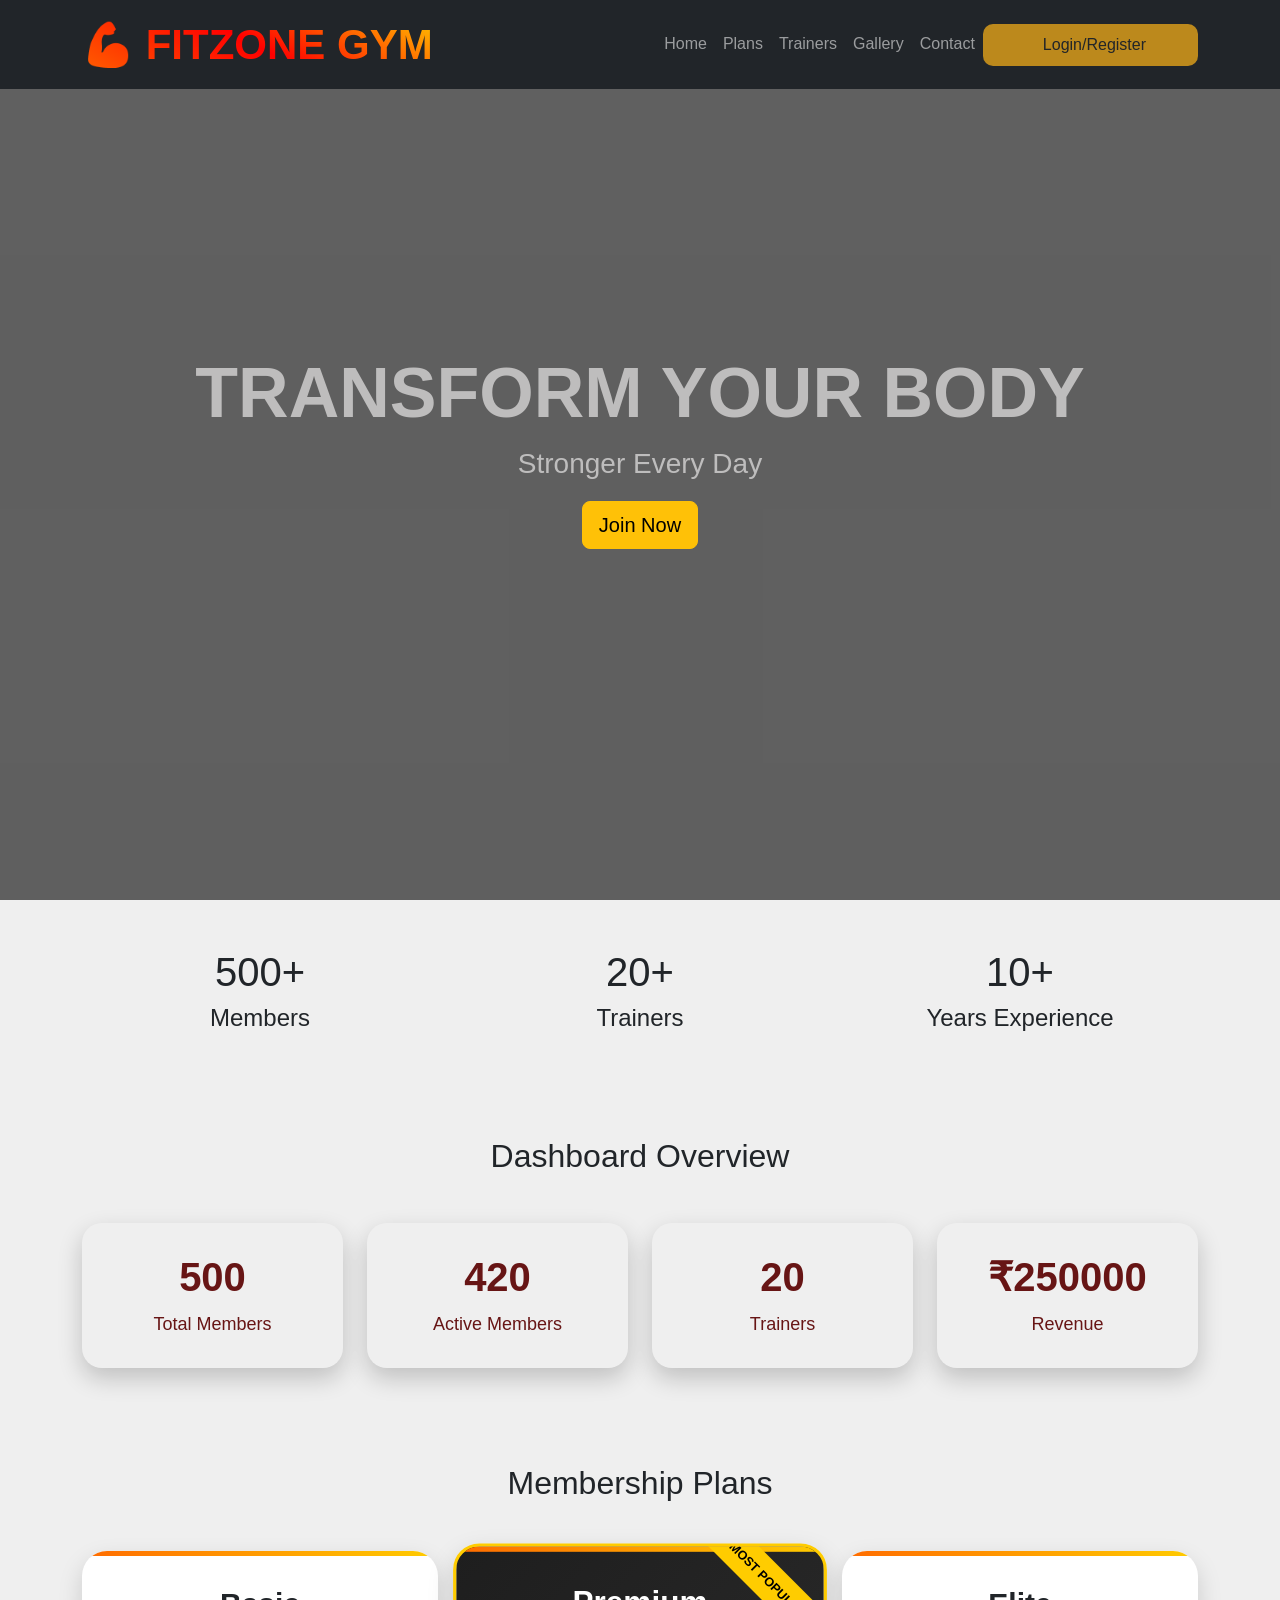
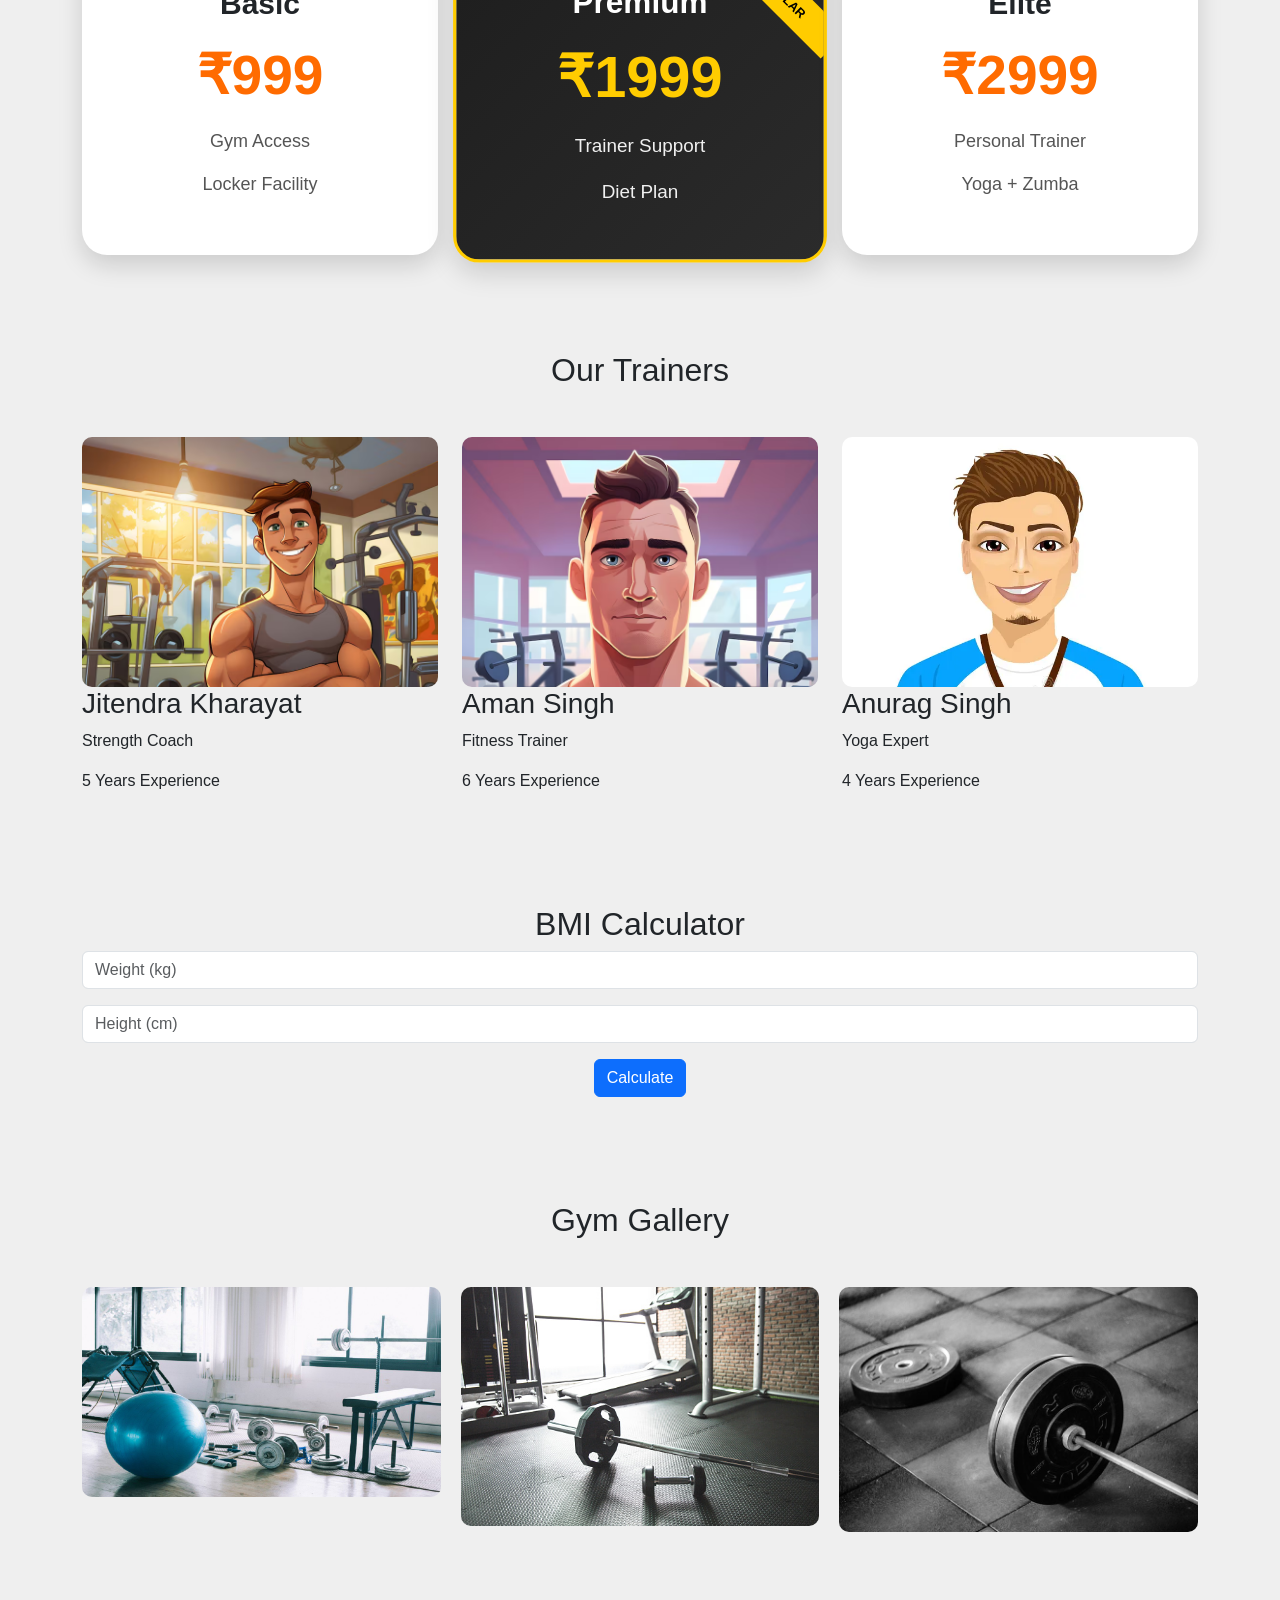
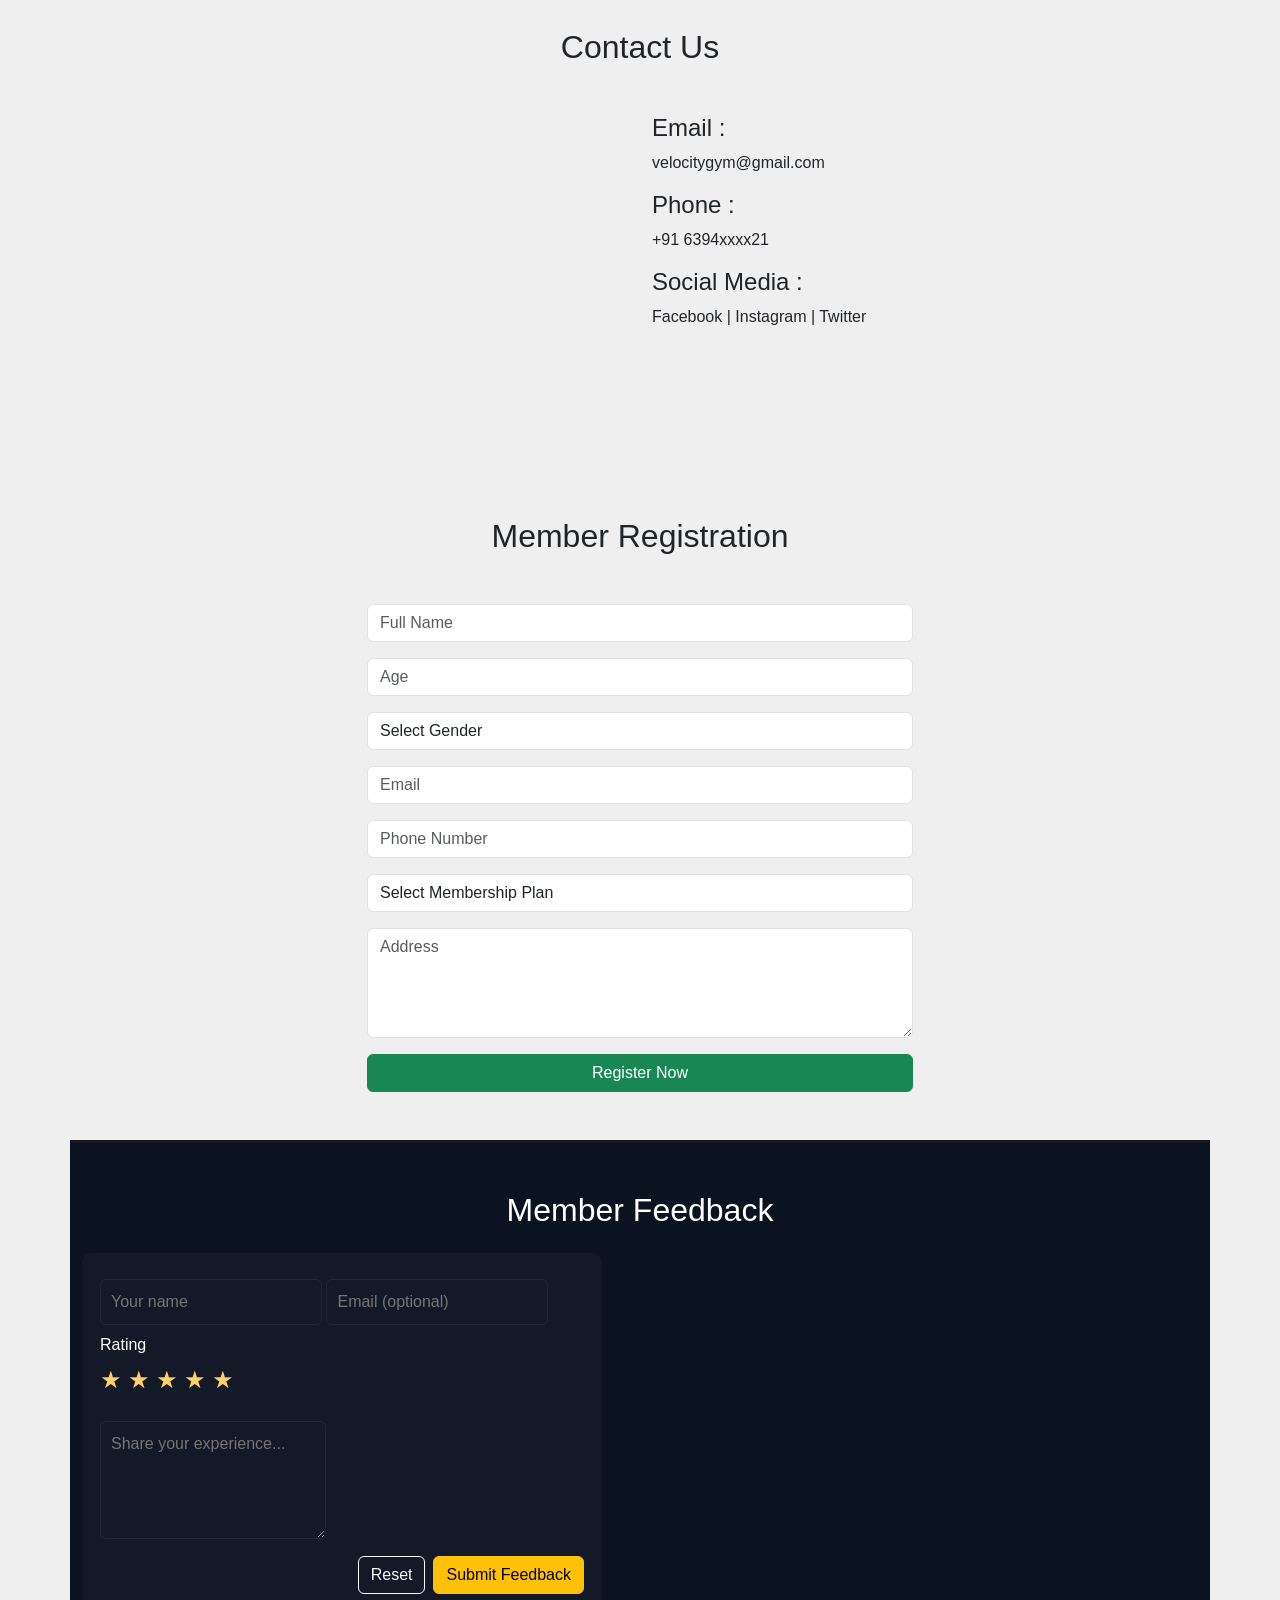
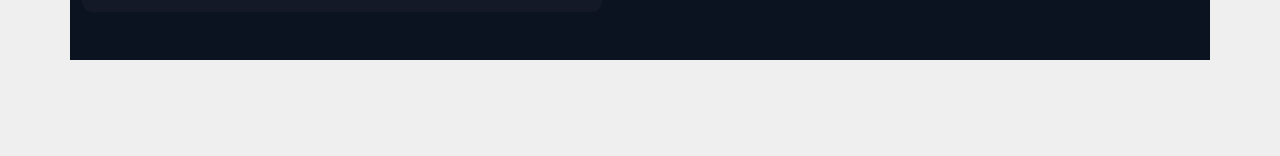
==== index.html @ 23b5c8a1 "push all files" ====
<!DOCTYPE html>
<html lang="en">

<head>
    <meta charset="UTF-8">
    <meta name="viewport" content="width=device-width, initial-scale=1.0">
    <title>FITZONE Gym Management System</title>

    <link href="https://cdn.jsdelivr.net/npm/bootstrap@5.3.3/dist/css/bootstrap.min.css" rel="stylesheet">

    <link rel="stylesheet" href="style.css">
</head>

<body>

    <nav class="navbar navbar-expand-lg navbar-dark bg-dark fixed-top">

        <div class="container">
            <a class="navbar-brand gym-logo" href="#">
                💪 FITZONE GYM
            </a>

            <button class="navbar-toggler"
                type="button"
                data-bs-toggle="collapse"
                data-bs-target="#menu">

                <span class="navbar-toggler-icon"></span>

            </button>

            <div class="collapse navbar-collapse" id="menu">

                <ul class="navbar-nav ms-auto">

                    <li class="nav-item">
                        <a class="nav-link" href="#home">
                            Home
                        </a>
                    </li>

                    <li class="nav-item">
                        <a class="nav-link" href="#plans">
                            Plans
                        </a>
                    </li>

                    <li class="nav-item">
                        <a class="nav-link" href="#trainers">
                            Trainers
                        </a>
                    </li>

                    <li class="nav-item">
                        <a class="nav-link" href="#gallery">
                            Gallery
                        </a>
                    </li>

                    <li class="nav-item">
                        <a class="nav-link" href="#contact">
                            Contact
                        </a>
                    </li>

                    <li class="nav-item1">
                        <a class="nav-link btn btn-warning text-dark ms-2"
                           href="login.html">
                            Login/Register 
                        </a>
                    </li>

                </ul>

            </div>

        </div>

    </nav>

    <section id="home" class="hero">

        <video autoplay muted loop class="hero-video">

            <source src="images/gym-video.mp4" type="video/mp4">

        </video>

        <div class="overlay"></div>

        <div class="hero-content">

            <h1 class="hero-title">
                Transform Your Body
            </h1>
            
            <p class="hero-subtitle">
                Stronger Every Day
            </p>

            <a href="#register"
                class="btn btn-warning btn-lg">

                Join Now

            </a>

        </div>

    </section>

    <section class="container py-5">

        <div class="row text-center">

            <div class="col-md-4">
                <h1 id="members">0</h1>
                <h4>Members</h4>
            </div>

            <div class="col-md-4">
                <h1 id="trainersCount">0</h1>
                <h4>Trainers</h4>
            </div>

            <div class="col-md-4">
                <h1 id="experience">0</h1>
                <h4>Years Experience</h4>
            </div>

        </div>

    </section>

    <section class="container py-5">

        <h2 class="text-center mb-5">
            Dashboard Overview
        </h2>

        <div class="row">

            <div class="col-md-3">

                <div class="dashboard-card">

                    <h3>500</h3>
                    <p>Total Members</p>

                </div>

            </div>

            <div class="col-md-3">

                <div class="dashboard-card">

                    <h3>420</h3>
                    <p>Active Members</p>

                </div>

            </div>

            <div class="col-md-3">

                <div class="dashboard-card">

                    <h3>20</h3>
                    <p>Trainers</p>

                </div>

            </div>

            <div class="col-md-3">

                <div class="dashboard-card">

                    <h3>₹250000</h3>
                    <p>Revenue</p>

                </div>

            </div>

        </div>

    </section>

    <section id="plans" class="container py-5">

        <h2 class="text-center mb-5">
            Membership Plans
        </h2>

        <div class="row">

            <div class="col-md-4">

                <div class="plan-card">

                    <h3>Basic</h3>

                    <h1>₹999</h1>

                    <p>Gym Access</p>

                    <p>Locker Facility</p>

                </div>

            </div>

            <div class="col-md-4">

                <div class="plan-card premium">

                    <h3>Premium</h3>

                    <h1>₹1999</h1>

                    <p>Trainer Support</p>

                    <p>Diet Plan</p>

                </div>

            </div>

            <div class="col-md-4">

                <div class="plan-card">

                    <h3>Elite</h3>

                    <h1>₹2999</h1>

                    <p>Personal Trainer</p>

                    <p>Yoga + Zumba</p>

                </div>

            </div>

        </div>

    </section>

    <section id="trainers" class="container py-5">

        <h2 class="text-center mb-5">
            Our Trainers
        </h2>

        <div class="row">

            <div class="col-md-4">

                <div class="trainer-card">

                    <img src="images/trainer1.jpg">

                    <h3>Jitendra Kharayat</h3>

                    <p>Strength Coach</p>

                    <p>5 Years Experience</p>

                </div>

            </div>

            <div class="col-md-4">

                <div class="trainer-card">

                    <img src="images/trainer2.jpg">

                    <h3>Aman Singh</h3>

                    <p>Fitness Trainer</p>

                    <p>6 Years Experience</p>

                </div>

            </div>

            <div class="col-md-4">

                <div class="trainer-card">

                    <img src="images/trainer3.jpg">

                    <h3>Anurag Singh</h3>

                    <p>Yoga Expert</p>

                    <p>4 Years Experience</p>

                </div>

            </div>

        </div>

    </section>

    <section class="container py-5 text-center">

        <h2>BMI Calculator</h2>

        <input type="number"
            id="weight"
            placeholder="Weight (kg)"
            class="form-control mb-3">

        <input type="number"
            id="height"
            placeholder="Height (cm)"
            class="form-control mb-3">

        <button
            onclick="calculateBMI()"
            class="btn btn-primary">

            Calculate

        </button>

        <h3 id="bmiResult"></h3>

    </section>

    <section id="gallery" class="container py-5">

        <h2 class="text-center mb-5">
            Gym Gallery
        </h2>

        <div class="gallery">

            <img src="images/gym1.jpg">
            <img src="images/gym2.jpg">
            <img src="images/gym3.jpg">

        </div>

    </section>

    <section id="contact" class="container py-5">

        <h2 class="text-center mb-5">
            Contact Us
        </h2>

        <div class="row">

            <div class="col-md-6">

                <iframe
                    src="https://maps.google.com/maps?q=gurgaon&t=&z=13&ie=UTF8&iwloc=&output=embed"
                    width="100%"
                    height="300">
                </iframe>

            </div>

            <div class="col-md-6">

                <h4>Email :</h4>
                <p>velocitygym@gmail.com</p>

                <h4>Phone :</h4>
                <p>+91 6394xxxx21</p>

                <h4>Social Media :</h4>

                <p>
                    Facebook |
                    Instagram |
                    Twitter
                </p>

            </div>

        </div>

    </section>
</section>


<section id="register" class="container py-5">

    <h2 class="text-center mb-5">
        Member Registration
    </h2>

    <div class="row justify-content-center">

        <div class="col-md-6">

            <form id="registrationForm">

                <input type="text"
                    id="name"
                    class="form-control mb-3"
                    placeholder="Full Name"
                    required>

                <input type="number"
                    id="age"
                    class="form-control mb-3"
                    placeholder="Age"
                    required>

                <select id="gender"
                    class="form-control mb-3"
                    required>

                    <option value="">Select Gender</option>
                    <option>Male</option>
                    <option>Female</option>

                </select>

                <input type="email"
                    id="email"
                    class="form-control mb-3"
                    placeholder="Email"
                    required>

                <input type="tel"
                    id="phone"
                    class="form-control mb-3"
                    placeholder="Phone Number"
                    required>

                <select id="plan"
                    class="form-control mb-3"
                    required>

                    <option value="">
                        Select Membership Plan
                    </option>

                    <option>Basic - ₹999</option>
                    <option>Premium - ₹1999</option>
                    <option>Elite - ₹2999</option>

                </select>

                <textarea
                    id="address"
                    class="form-control mb-3"
                    rows="4"
                    placeholder="Address"
                    required></textarea>

                <button
                    type="submit"
                    class="btn btn-success w-100">

                    Register Now

                </button>

                <div id="successMessage"
                    class="alert alert-success mt-3"
                    style="display:none;">
                </div>

            </form>

        </div>

    </div>

</section>
    <!-- Feedback Section -->
    <section id="feedback" class="container">
      <h2 class="text-center mb-4">Member Feedback</h2>

      <div class="feedback-grid">
        <form id="feedbackForm" class="feedback-form" novalidate>
          <label>
            <input type="text" id="fbName" name="name" placeholder="Your name" required>
          </label>
          <label style="margin-top:8px;">
            <input type="email" id="fbEmail" name="email" placeholder="Email (optional)">
          </label>

          <div style="margin-top:8px;">
            <div>Rating</div>
            <div class="stars" id="starGroup" aria-label="Rating">
              <span class="star" data-value="1">★</span>
              <span class="star" data-value="2">★</span>
              <span class="star" data-value="3">★</span>
              <span class="star" data-value="4">★</span>
              <span class="star" data-value="5">★</span>
            </div>
            <input type="hidden" id="fbRating" name="rating" value="5">
          </div>

          <label style="margin-top:8px;">
            <textarea id="fbMessage" name="message" rows="4" placeholder="Share your experience..." required></textarea>
          </label>

          <div style="display:flex; gap:8px; justify-content:flex-end; margin-top:10px;">
            <button type="reset" class="btn btn-outline-light">Reset</button>
            <button type="submit" class="btn btn-warning">Submit Feedback</button>
          </div>
        </form>

        <div id="testimonials" aria-live="polite">
          <!-- existing testimonials will be rendered here by JS -->
        </div>
      </div>
    </section>

<!-- REGISTRATION FORM END -->

<section id="contact" class="container py-5">

    <script src="script.js"></script>

</body>

</html>
---- style.css ----
body{
    font-family:Arial;
    background: #efefef;
}

.hero{
    height:100vh;
    position:relative;
}
.nav-item1{
    background: #bc891c;
    border-radius: 10px;
    padding: 1px 44px;
}

.hero-video{
    width:100%;
    height:100%;
    object-fit:cover;
    position:absolute;
}

.overlay{
    position:absolute;
    width:100%;
    height:100%;
    background:rgba(0,0,0,.6);
}

.hero-content{
    position:relative;
    z-index:2;
    text-align:center;
    color:rgb(190, 189, 189);
    top:50%;
    transform:translateY(-50%);
    
}
.hero-title{
    font-family: 'Arial Black', Arial, sans-serif;
    font-size:70px;
    font-weight:900;
    text-transform:uppercase;
    transition:0.4s;
    cursor:pointer;
}

.hero-title:hover{
    color:#65cdd9;
    letter-spacing:8px;
}

.hero-subtitle{
    font-size:28px;
    transition:0.5s;
    cursor:pointer;
}

.hero-subtitle:hover{
    color:#00e5ff;
    letter-spacing:3px;
}
.trainer-card{
    height:100%;
    display:flex;
    flex-direction:column;
}

.trainer-card img{
    width:100%;
    height:200px;
    object-fit:cover;
    object-position:top;
}

.dashboard-card:hover,
.plan-card:hover,
.trainer-card:hover{

    transform:translateY(-10px);
}

.premium{
    border:3px solid orange;
}

.trainer-card img{

    width:100%;
    height:250px;
    object-fit:cover;
    border-radius:10px;
}

.gallery{

    display:grid;
    grid-template-columns:repeat(auto-fit,minmax(300px,1fr));
    gap:20px;
}

.gallery img{

    width:100%;
    border-radius:10px;
}
/* DASHBOARD SECTION */

.dashboard-card{
    padding:30px;
    border-radius:20px;
    text-align:center;
    color:rgb(103, 21, 21);
    transition:0.4s;
    box-shadow:0 10px 25px rgba(0,0,0,0.2);
    cursor:pointer;
}

.dashboard-card:hover{
    transform:translateY(-15px) scale(1.05);
}

.dashboard-card h3{
    font-size:40px;
    font-weight:bold;
    margin-bottom:10px;
}

.dashboard-card p{
    font-size:18px;
    margin:0;
}

.members{
    background:linear-gradient(135deg,#667eea,#764ba2);
}

.active{
    background:linear-gradient(135deg,#11998e,#38ef7d);
}

.trainers{
    background:linear-gradient(135deg,#f7971e,#ffd200);
}

.revenue{
    background:linear-gradient(135deg,#ff416c,#ff4b2b);
}
/* MEMBERSHIP PLANS */

.plan-card{
    background:white;
    border-radius:25px;
    padding:35px;
    text-align:center;
    transition:0.4s;
    box-shadow:0 10px 25px rgba(0,0,0,0.15);
    position:relative;
    overflow:hidden;
    height:100%;
}

.plan-card:hover{
    transform:translateY(-15px) scale(1.05);
    box-shadow:0 20px 40px rgba(0,0,0,0.25);
}

.plan-card h3{
    font-size:30px;
    font-weight:bold;
    margin-bottom:20px;
}

.plan-card h1{
    font-size:55px;
    font-weight:bold;
    color:#ff6b00;
    margin-bottom:20px;
}

.plan-card p{
    font-size:18px;
    color:#555;
}

.plan-card::before{
    content:"";
    position:absolute;
    top:0;
    left:0;
    width:100%;
    height:5px;
    background:linear-gradient(to right,#ff6b00,#ffcc00);
}

/* PREMIUM PLAN */

.premium{
    background:linear-gradient(135deg,#1e1e1e,#2b2b2b);
    color:white;
    border:3px solid #ffcc00;
    transform:scale(1.05);
}

.premium h1{
    color:#ffcc00;
}

.premium p{
    color:#f0f0f0;
}

.premium::after{
    content:"MOST POPULAR";
    position:absolute;
    top:15px;
    right:-35px;
    background:#ffcc00;
    color:black;
    font-size:12px;
    font-weight:bold;
    padding:8px 40px;
    transform:rotate(45deg);
}
.gym-logo{
    font-size:42px;
    font-weight:bold;
    background:linear-gradient(
        30deg,
        #ff6600,
        #ff0000,
        #ffcc00,
        green,
        rgb(104, 104, 255),
        purple
    );

    background-size:300%;
    background-clip:text;
    -webkit-background-clip:text;
    -webkit-text-fill-color:transparent;

    animation:gradientMove 10s linear infinite;
}

@keyframes gradientMove{
    0%{
        background-position:0%;
    }

    100%{
        background-position:200%;
    }
}
#feedback { background:#0b1220; color:#fff; padding:48px 12px; border-top:3px solid rgba(255,75,43,0.06); }
      #feedback .feedback-grid{ display:flex; gap:24px; flex-wrap:wrap; align-items:flex-start; }
      #feedback .feedback-form{ flex:1 1 320px; max-width:520px; background:rgba(255,255,255,0.03); padding:18px; border-radius:10px; }
      #feedback .feedback-form input, #feedback .feedback-form textarea, #feedback .feedback-form select{
        width:100%; padding:10px; border-radius:6px; border:1px solid rgba(255,255,255,0.06); background:transparent; color:#fff;
      }
      .stars { display:inline-flex; gap:6px; margin:8px 0 12px; }
      .star { font-size:24px; cursor:pointer; opacity:0.45; transition:transform .12s, opacity .12s; }
      .star.selected, .star.hover { opacity:1; transform:translateY(-3px); color:#ffd166; }
      #testimonials { flex:1 1 360px; max-width:720px; display:grid; gap:12px; }
      .testimonial { background:rgba(255,255,255,0.03); padding:12px; border-radius:8px; transition:transform .28s, opacity .28s; opacity:0; transform:translateY(10px); }
      .testimonial.show { opacity:1; transform:translateY(0); }
      .toast-feedback { position:fixed; right:20px; bottom:20px; background:#28a745; color:#fff; padding:10px 14px; border-radius:8px; box-shadow:0 10px 30px rgba(0,0,0,0.3); z-index:9999; }
      @media (max-width:800px){ #feedback .feedback-grid{flex-direction:column;} }
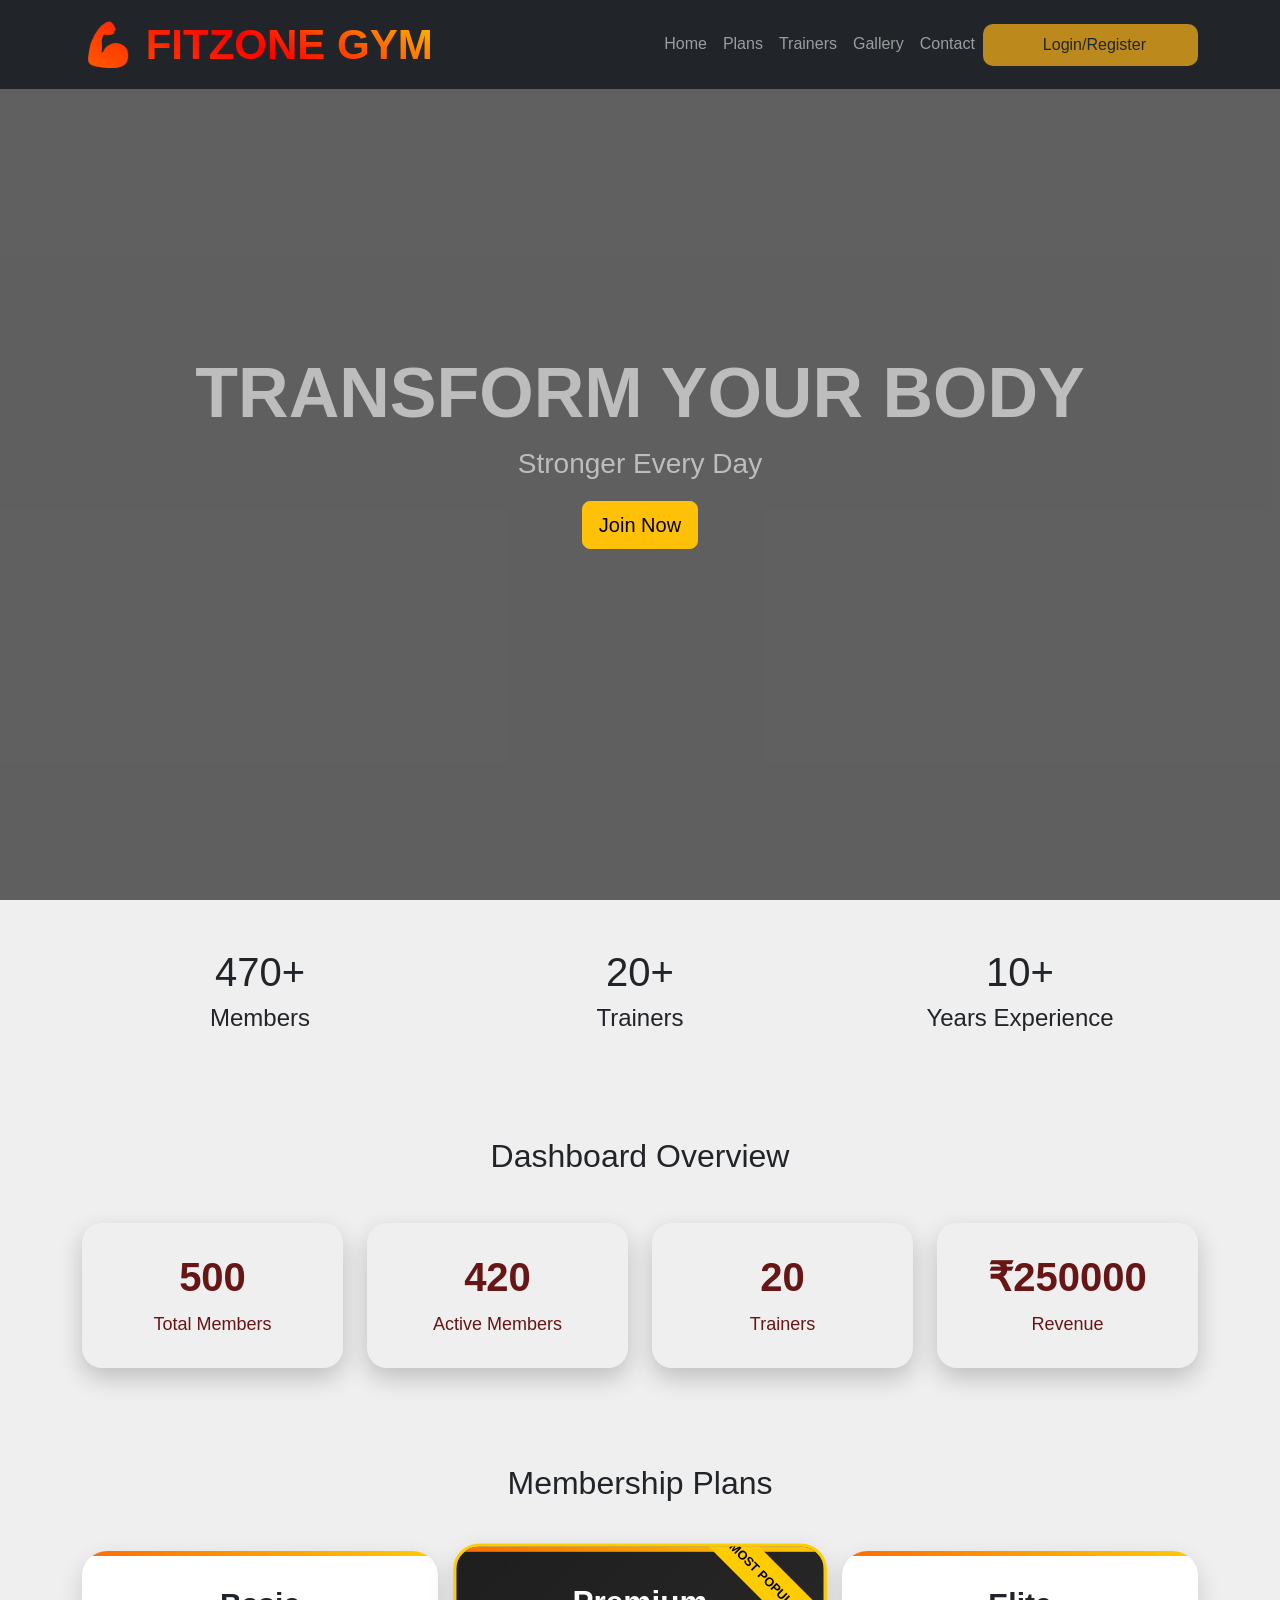
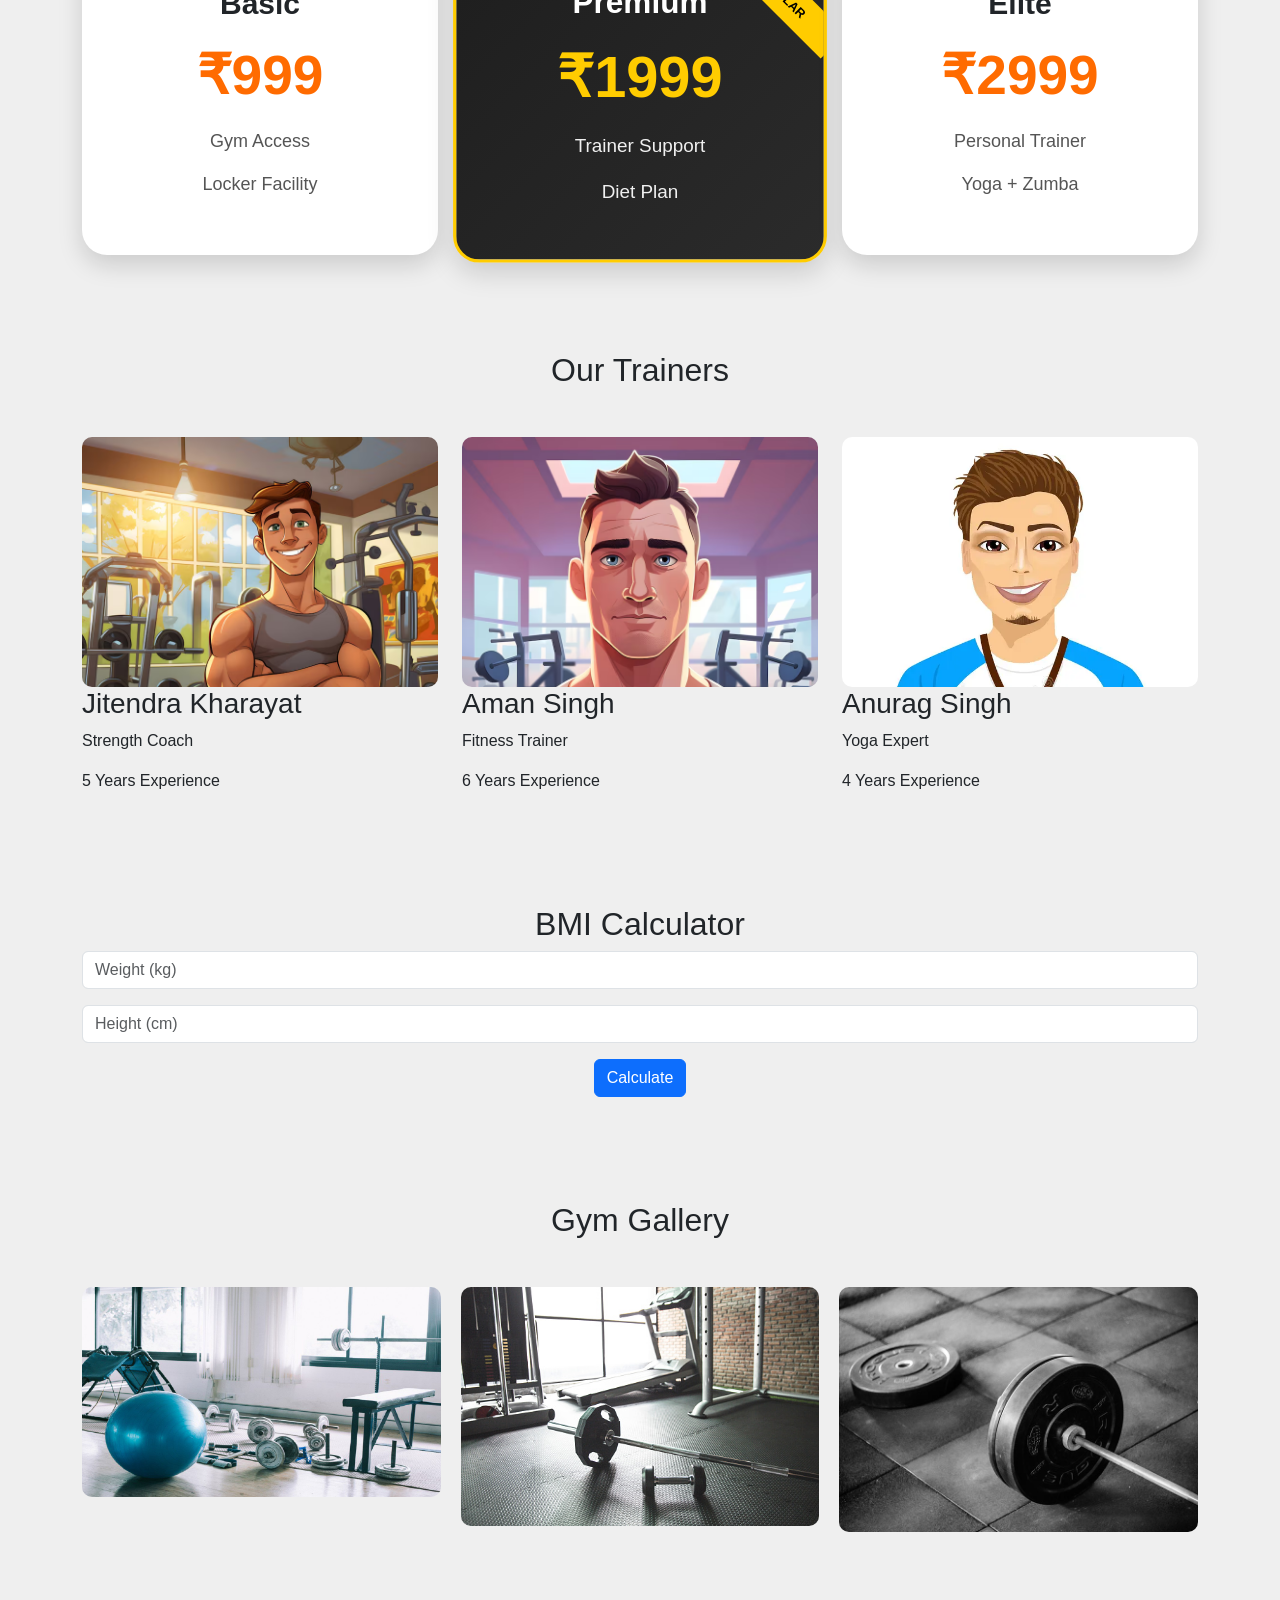
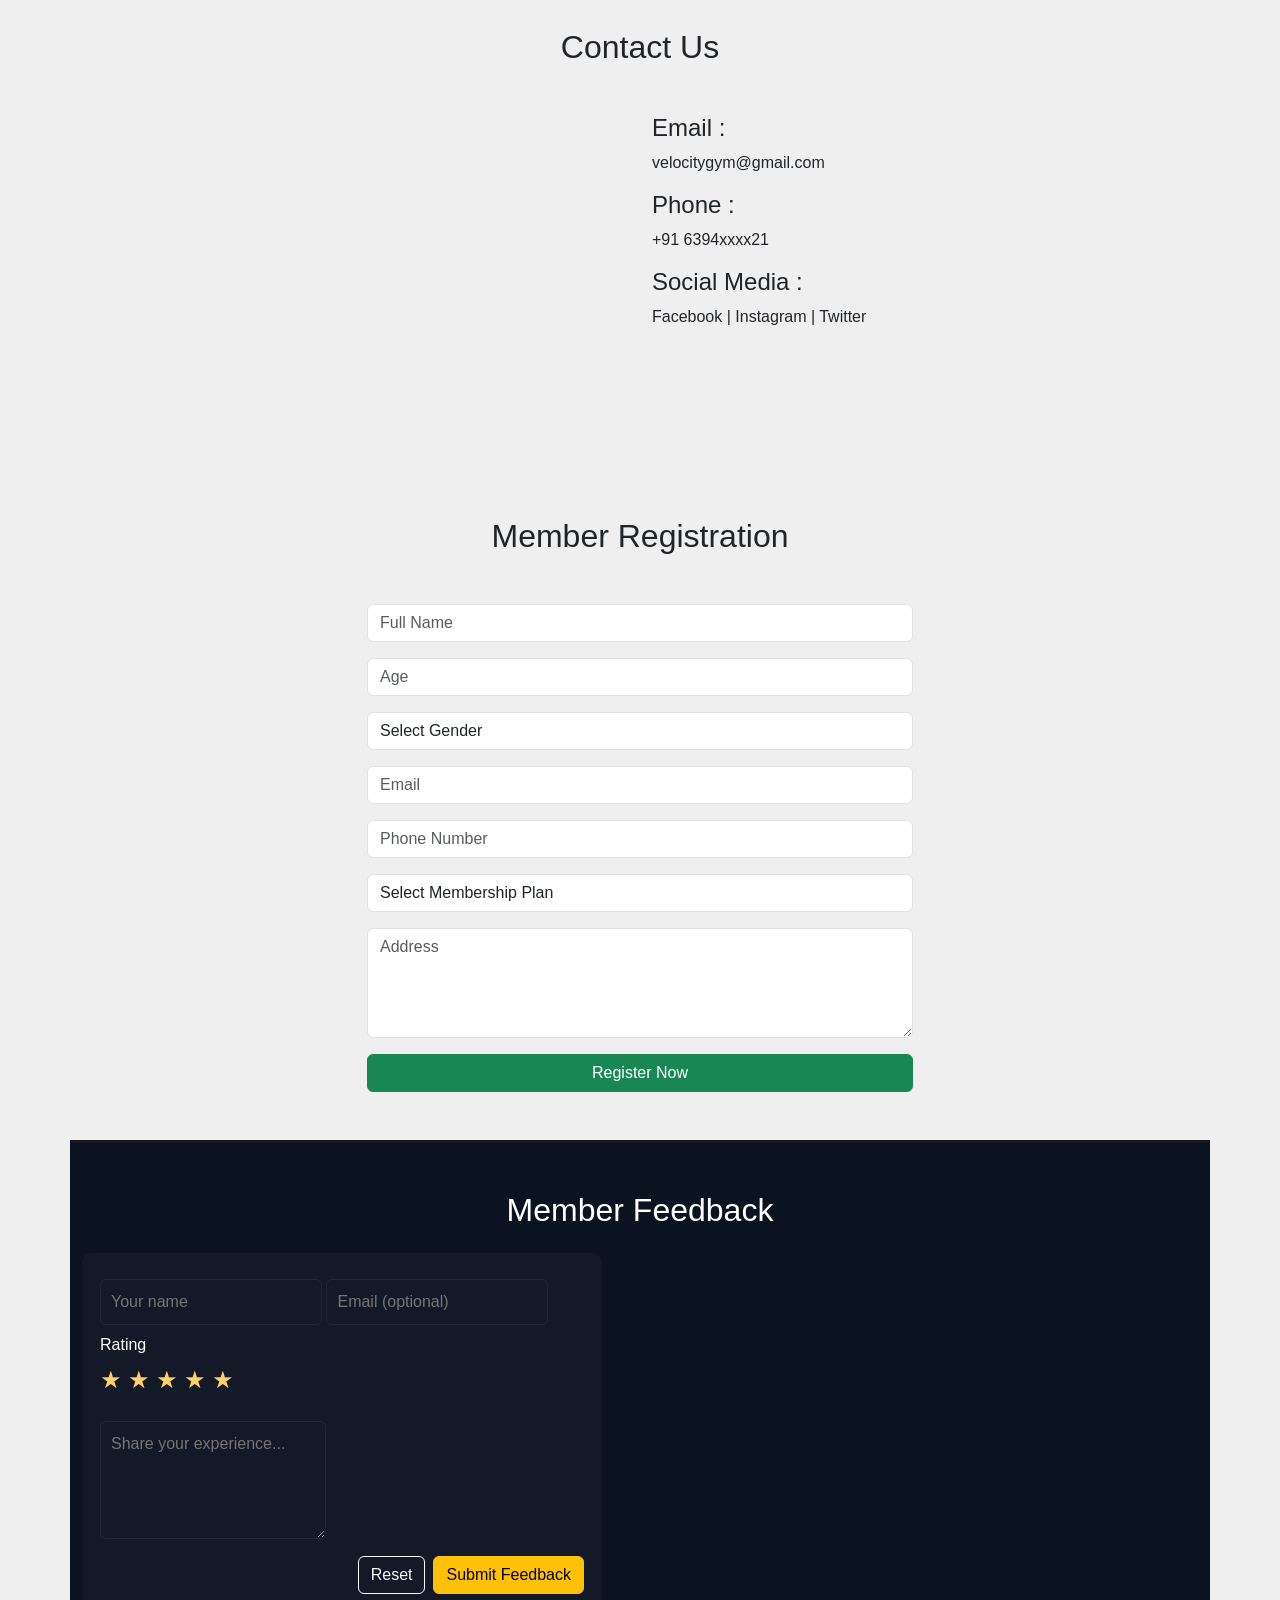
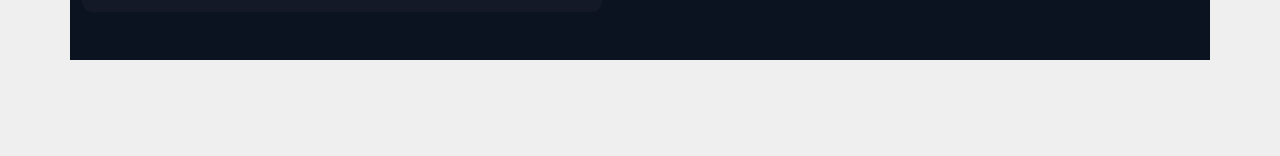
==== commit 06c09133: "add" ====
--- a/index.html
+++ b/index.html
@@ -17,7 +17,7 @@
 
         <div class="container">
             <a class="navbar-brand gym-logo" href="#">
-                💪 FITZONE GYM
+                💪 FITZONE  GYM
             </a>
 
             <button class="navbar-toggler"
